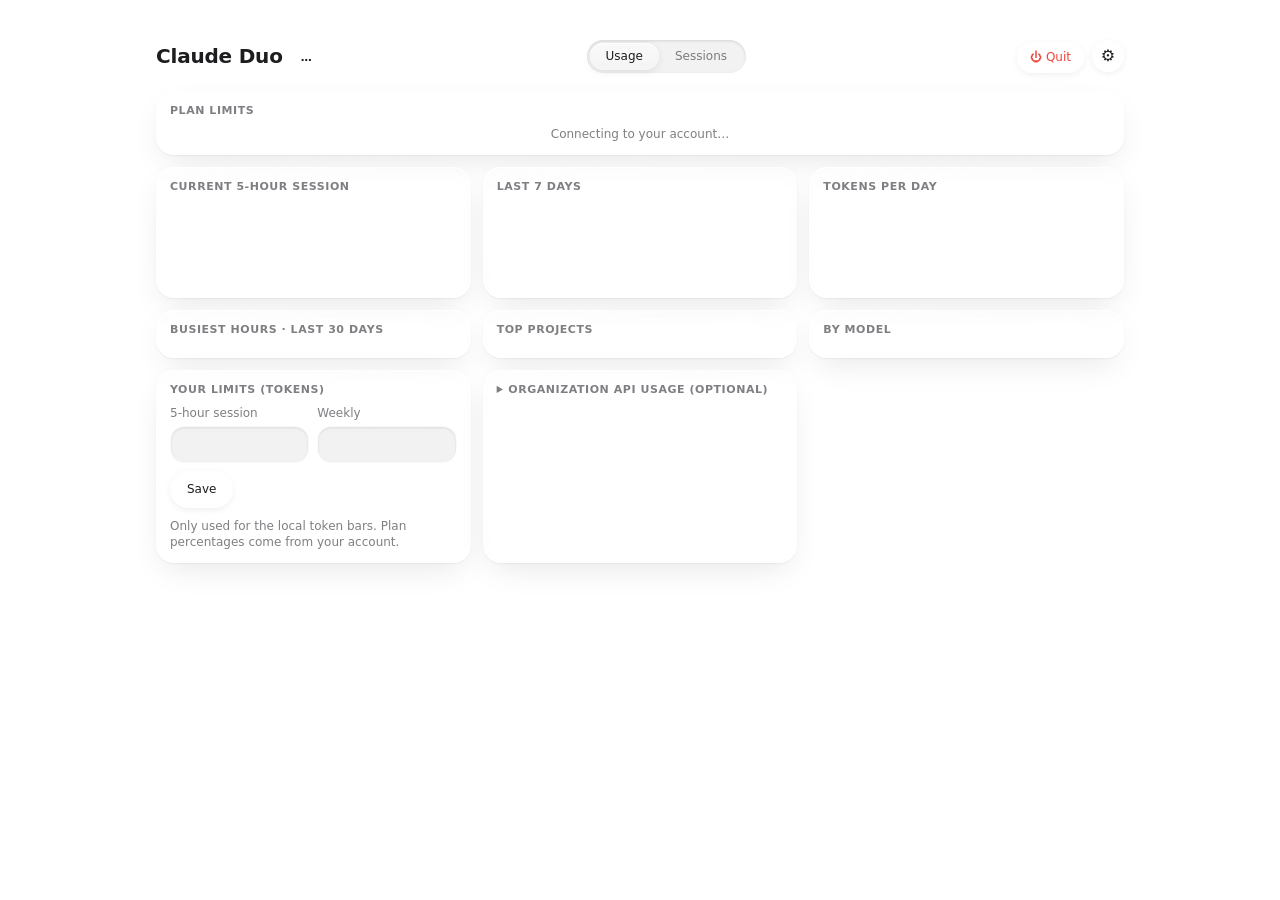
==== index.html @ 53cba301 "Claude Duo: Claude plan usage in the menu bar and a crash-proof terminal grid for Claude Code sessio" ====
<!doctype html>
<html lang="en"><head><meta charset="utf-8"><meta name="viewport" content="width=device-width,initial-scale=1"><title>Claude Duo</title>
<link rel="stylesheet" href="/glass.css">
<style>
main{max-width:1000px;margin:0 auto;padding:40px 16px 18px;font-size:12px}
header{display:flex;justify-content:space-between;align-items:center;margin-bottom:18px}
h1{font-size:20px;font-weight:600;margin:0;letter-spacing:-.01em}.pill{display:inline-block;padding:3px 10px;border-radius:999px;font-size:11px;font-weight:600;margin-left:8px;vertical-align:middle;background:var(--track)}
.grid{display:grid;grid-template-columns:repeat(auto-fit,minmax(240px,1fr));gap:12px}
.card{padding:12px 14px;border-radius:18px}.card h2{margin:0 0 8px}
.rings{display:flex;gap:14px;flex-wrap:wrap;justify-content:space-around}.rings .item{text-align:center}.rings .item .mute{margin-top:6px;font-size:12px}
.stats{display:grid;grid-template-columns:repeat(2,1fr);gap:6px;margin-top:8px}.stats b{display:block;font-size:14px}
.chart{display:flex;align-items:flex-end;gap:5px;height:80px}.chart div{flex:1;border-radius:6px 6px 2px 2px;min-height:3px;background:linear-gradient(180deg,#ff9a76,var(--accent));position:relative;box-shadow:0 0 12px rgba(217,119,87,.35)}
.chart div:hover::after{content:attr(data-t);position:absolute;bottom:100%;left:50%;transform:translateX(-50%);background:var(--ink);color:#fff;padding:2px 7px;border-radius:6px;font-size:11px;white-space:nowrap}
.days{display:flex;gap:5px;margin-top:4px;font-size:10px;color:var(--mute)}.days span{flex:1;text-align:center}
table{width:100%;border-collapse:collapse}td,th{padding:4px 2px;border-bottom:1px solid var(--track);text-align:right;font-weight:400}td:first-child,th:first-child{text-align:left}th{color:var(--mute);font-size:11px}
.f{display:flex;gap:8px;align-items:flex-end;flex-wrap:wrap}.f label{flex:1;min-width:130px;font-size:12px;color:var(--mute)}.f label input{margin-top:4px}
.err{color:var(--bad)}details summary{cursor:pointer}
</style></head><body>
<main>
<header><h1>Claude Duo<span class="pill" id="planname">…</span></h1><nav class="tabs"><a class="on" href="/">Usage</a><a href="/sessions" data-sessions>Sessions</a></nav><span><span class="mute" id="upd"></span><button class="q" style="padding:6px 12px;margin-left:6px" title="Quit Claude Duo" onclick="act('quit')">⏻ Quit</button><a class="gear" href="/settings" title="Settings" aria-label="Settings">⚙</a></span></header>
<div class="glass card" id="banner" style="display:none;margin-bottom:12px;border-color:rgba(240,160,32,.55)"><span>macOS is hiding the Claude Duo icon in your menu bar. Turn on <b>Claude Duo</b> under <b>Allow in the Menu Bar</b>.</span> <button style="padding:6px 12px;margin-left:8px" onclick="act('menubar_settings')">Open Menu Bar Settings</button></div>
<div class="grid">
  <div class="glass card" style="grid-column:1/-1"><h2 class="cap">Plan limits</h2><div class="rings" id="rings"><span class="mute">Connecting to your account…</span></div></div>
  <div class="glass card"><h2 class="cap">Current 5-hour session</h2><div id="m5"></div></div>
  <div class="glass card"><h2 class="cap">Last 7 days</h2><div id="mw"></div></div>
  <div class="glass card"><h2 class="cap">Tokens per day</h2><div class="chart" id="chart"></div><div class="days" id="days"></div></div>
  <div class="glass card"><h2 class="cap">Busiest hours · last 30 days</h2><div id="hrs"></div></div>
  <div class="glass card"><h2 class="cap">Top projects</h2><table id="projects"></table></div>
  <div class="glass card"><h2 class="cap">By model</h2><table id="models"></table></div>
  <div class="glass card"><h2 class="cap">Your limits (tokens)</h2><div class="f"><label>5-hour session<input id="l5" type="number"></label><label>Weekly<input id="lw" type="number"></label><button onclick="saveLimits()">Save</button></div><p class="mute" style="margin:10px 0 0;font-size:12px">Only used for the local token bars. Plan percentages come from your account.</p></div>
  <div class="glass card"><details><summary class="cap">Organization API usage (optional)</summary>
    <p class="mute" style="font-size:12px">Paste an Anthropic Admin API key. Kept in memory only.</p>
    <div class="f"><label>Admin key<input id="key" type="password" placeholder="sk-ant-admin..."></label><button onclick="connect()">Connect</button></div><div id="acct" style="margin-top:12px"></div></details></div>
</div></main>
<script src="/ui.js"></script>
<script>
const $=id=>document.getElementById(id);
function tokens(el,a,limit){
  const p=Math.min(100,a.counted/limit*100);
  el.innerHTML=`<div class="row" style="display:flex;justify-content:space-between;align-items:baseline"><b style="font-size:20px;font-weight:300">${p.toFixed(1)}%</b><span class="mute">${fmt(a.counted)} / ${fmt(limit)}</span></div>
  <div class="bar" style="margin:8px 0"><i style="width:${p}%;background:${col(p)};color:${col(p)}"></i></div>
  <div class="stats"><div><span class="mute">Input</span><b>${fmt(a.input)}</b></div><div><span class="mute">Output</span><b>${fmt(a.output)}</b></div><div><span class="mute">Cache write</span><b>${fmt(a.cache_write)}</b></div><div><span class="mute">Cache read</span><b>${fmt(a.cache_read)}</b></div></div>`;
}
let first=true;
async function load(){
  const s=await (await fetch('/api/summary')).json();
  tokens($('m5'),s.block,s.limits.limit_5h);tokens($('mw'),s.week,s.limits.limit_week);
  const mx=Math.max(1,...s.daily.map(d=>d.tokens));
  $('chart').innerHTML=s.daily.map(d=>`<div style="height:${d.tokens/mx*100}%" data-t="${d.day}: ${fmt(d.tokens)}"></div>`).join('');
  $('projects').innerHTML='<tr><th>Project</th><th>Tokens</th></tr>'+(s.projects.map(p=>`<tr><td>${p.project}</td><td>${fmt(p.tokens)}</td></tr>`).join('')||'<tr><td colspan=2 class="mute">No usage yet</td></tr>');
  $('hrs').innerHTML=hourChart(s.hourly,76);
  $('days').innerHTML=s.daily.map(d=>`<span>${d.day.slice(8)}</span>`).join('');
  $('models').innerHTML='<tr><th>Model</th><th>Tokens</th></tr>'+(s.models.map(m=>`<tr><td>${m.model}</td><td>${fmt(m.tokens)}</td></tr>`).join('')||'<tr><td colspan=2 class="mute">No usage yet</td></tr>');
  if(first){$('l5').value=s.limits.limit_5h;$('lw').value=s.limits.limit_week;first=false;if(s.has_admin_key)account()}
  $('upd').textContent='updated '+new Date().toLocaleTimeString();
}
async function plan(){
  const p=await (await fetch('/api/plan')).json();
  $('planname').textContent=(p.plan||'').toUpperCase()||'NOT CONNECTED';
  if(p.error){$('rings').innerHTML=`<span class="err">${p.error}</span>`;return}
  $('rings').innerHTML=p.limits.map(l=>`<div class="item"><div class="ring">${ring(l.percent,96,9,'used')}</div><div class="mute">${l.label}<br>resets ${rs(l.resets_at)}</div></div>`).join('');
}
async function saveLimits(){await fetch('/api/limits',{method:'POST',body:JSON.stringify({limit_5h:+$('l5').value,limit_week:+$('lw').value})});load()}
async function connect(){await fetch('/api/connect',{method:'POST',body:JSON.stringify({key:$('key').value})});$('key').value='';account()}
async function account(){
  const a=await (await fetch('/api/account')).json();
  $('acct').innerHTML=a.error?`<span class="err">${a.error}</span>`:'<table><tr><th>Day</th><th>Input</th><th>Output</th><th>Cache read</th></tr>'+a.days.map(d=>`<tr><td>${d.day}</td><td>${fmt(d.input)}</td><td>${fmt(d.output)}</td><td>${fmt(d.cache_read)}</td></tr>`).join('')+'</table>';
}
async function status(){try{const s=await (await fetch('/api/status')).json();$('banner').style.display=s.menubar_hidden?'block':'none'}catch(e){}}
load();plan();status();setInterval(status,10000);
fetch('/api/settings').then(r=>r.json()).then(c=>{const ms=Math.max(10,c.refresh_secs||10)*1000;setInterval(load,ms);setInterval(plan,ms)})
  .catch(()=>{setInterval(load,10000);setInterval(plan,10000)});  // the "Refresh every" setting
</script></body></html>
---- glass.css ----
/* Liquid Glass: clear panes over the native glass window, with light catching the rims and a soft sheen */
:root{--ink:#1d1d1f;--mute:rgba(60,60,67,.66);--ok:#30c06a;--warn:#f0a020;--yel:#e6c200;--bad:#f0453a;--accent:#d97757;
--gl-a:rgba(255,255,255,.34);--gl-b:rgba(255,255,255,.08);--gl-edge:rgba(255,255,255,.62);--gl-rim:rgba(255,255,255,.95);
--gl-shadow:rgba(0,0,0,.10);--gl-glow:rgba(255,255,255,.22);--track:rgba(255,255,255,.30);--well:rgba(0,0,0,.05)}
@media(prefers-color-scheme:dark){:root{--ink:#f5f5f7;--mute:rgba(235,235,245,.62);
--gl-a:rgba(255,255,255,.13);--gl-b:rgba(255,255,255,.025);--gl-edge:rgba(255,255,255,.22);--gl-rim:rgba(255,255,255,.55);
--gl-shadow:rgba(0,0,0,.34);--gl-glow:rgba(255,255,255,.07);--track:rgba(255,255,255,.10);--well:rgba(0,0,0,.18)}}
*{box-sizing:border-box}html,body{background:transparent}
body{margin:0;color:var(--ink);font:13px/1.4 -apple-system,"SF Pro Text",system-ui,sans-serif;-webkit-font-smoothing:antialiased;-webkit-user-select:none;user-select:none;cursor:default}

/* a pane of glass */
.glass{position:relative;isolation:isolate;border-radius:24px;background:linear-gradient(160deg,var(--gl-a),var(--gl-b) 60%);
box-shadow:inset 0 1px 1px rgba(255,255,255,.55),inset 0 -14px 24px -16px var(--gl-glow),0 1px 2px rgba(0,0,0,.06),0 12px 32px -8px var(--gl-shadow);
-webkit-backdrop-filter:blur(30px) saturate(2) brightness(1.04);backdrop-filter:blur(30px) saturate(2) brightness(1.04)}
.glass::before{content:"";position:absolute;inset:0;border-radius:inherit;pointer-events:none;z-index:-1;  /* sheen */
background:radial-gradient(140% 70% at 15% -10%,rgba(255,255,255,.42),transparent 52%),radial-gradient(90% 50% at 100% 110%,var(--gl-glow),transparent 60%)}
.glass::after{content:"";position:absolute;inset:0;border-radius:inherit;pointer-events:none;padding:1px;  /* light on the rim */
background:linear-gradient(135deg,var(--gl-rim),var(--gl-edge) 22%,rgba(255,255,255,.04) 48%,var(--gl-edge) 78%,var(--gl-rim));
-webkit-mask:linear-gradient(#000 0 0) content-box,linear-gradient(#000 0 0);-webkit-mask-composite:xor;mask-composite:exclude}
.glass>*{position:relative}

.cap{font-size:11px;font-weight:600;letter-spacing:.05em;text-transform:uppercase;color:var(--mute)}
.mute{color:var(--mute)}
.bar{height:8px;background:var(--well);border-radius:5px;overflow:hidden;box-shadow:inset 0 1px 2px rgba(0,0,0,.12)}
.bar i{display:block;height:100%;border-radius:5px;transition:width .5s;box-shadow:0 0 10px currentColor,inset 0 1px 0 rgba(255,255,255,.45)}
.ring{position:relative;display:grid;place-items:center}
.ring svg{transform:rotate(-90deg);overflow:visible}.ring .trk{stroke:var(--well)}.ring .val{transition:stroke-dashoffset .6s;filter:drop-shadow(0 0 6px currentColor)}
.ring .txt{position:absolute;text-align:center}.ring .txt b{font-weight:300;letter-spacing:-.02em}.ring .txt small{display:block;color:var(--mute);font-size:11px}

/* glass capsule buttons */
button{position:relative;font:inherit;color:var(--ink);border-radius:999px;padding:9px 16px;cursor:pointer;border:1px solid var(--gl-edge);
background:linear-gradient(180deg,rgba(255,255,255,.30),rgba(255,255,255,.06)) ,linear-gradient(160deg,var(--gl-a),var(--gl-b));
box-shadow:inset 0 1px 0 rgba(255,255,255,.7),inset 0 -6px 10px -8px var(--gl-glow),0 2px 8px -2px var(--gl-shadow);
-webkit-backdrop-filter:blur(16px) saturate(1.8);backdrop-filter:blur(16px) saturate(1.8);transition:transform .12s,box-shadow .2s,background .2s}
button:hover{box-shadow:inset 0 1px 0 rgba(255,255,255,.85),inset 0 -6px 12px -6px var(--gl-glow),0 4px 14px -3px var(--gl-shadow)}
button:active{transform:scale(.96)}button.q{color:var(--bad)}
input{font:inherit;color:var(--ink);padding:9px 12px;border-radius:14px;border:1px solid var(--gl-edge);background:var(--well);width:100%;
box-shadow:inset 0 1px 3px rgba(0,0,0,.10);-webkit-user-select:text;user-select:text;outline:none}
input:focus{border-color:rgba(217,119,87,.7);box-shadow:inset 0 1px 3px rgba(0,0,0,.10),0 0 0 3px rgba(217,119,87,.22)}

/* Usage | Sessions switch: a glass track with a raised glass pill */
.tabs{display:inline-flex;padding:3px;border-radius:999px;background:var(--well);box-shadow:inset 0 1px 3px rgba(0,0,0,.12),0 1px 0 rgba(255,255,255,.35)}
.tabs a{padding:5px 16px;border-radius:999px;font-size:12px;font-weight:500;color:var(--mute);text-decoration:none;transition:color .2s}
.tabs a:hover{color:var(--ink)}
.tabs a.on{color:var(--ink);background:linear-gradient(180deg,rgba(255,255,255,.55),rgba(255,255,255,.18));
box-shadow:inset 0 1px 0 rgba(255,255,255,.9),inset 0 -1px 0 rgba(255,255,255,.2),0 2px 8px -1px var(--gl-shadow)}
@media(prefers-color-scheme:dark){.tabs a.on{background:linear-gradient(180deg,rgba(255,255,255,.24),rgba(255,255,255,.08))}}
/* settings: a round glass button in the top-right corner of every tab */
.gear{display:inline-grid;place-items:center;width:32px;height:32px;margin-left:8px;border-radius:50%;font-size:16px;line-height:1;
color:var(--ink);text-decoration:none;border:1px solid var(--gl-edge);flex:none;
background:linear-gradient(180deg,rgba(255,255,255,.30),rgba(255,255,255,.06)),linear-gradient(160deg,var(--gl-a),var(--gl-b));
box-shadow:inset 0 1px 0 rgba(255,255,255,.7),0 2px 8px -2px var(--gl-shadow);transition:transform .3s,box-shadow .2s}
.gear:hover{transform:rotate(45deg);box-shadow:inset 0 1px 0 rgba(255,255,255,.85),0 4px 14px -3px var(--gl-shadow)}
.gear.on{color:var(--accent);border-color:rgba(217,119,87,.55);box-shadow:inset 0 1px 0 rgba(255,255,255,.8),0 0 0 3px rgba(217,119,87,.18)}
.cnt{display:inline-block;min-width:17px;padding:0 5px;margin-left:3px;border-radius:999px;font-size:10px;font-weight:700;line-height:16px;
text-align:center;color:var(--ink);background:var(--track);box-shadow:inset 0 1px 0 rgba(255,255,255,.5)}
.cnt.busy{color:#fff;background:var(--accent);box-shadow:0 0 8px var(--accent);animation:cntp 1.4s ease-in-out infinite}
@keyframes cntp{50%{box-shadow:0 0 2px var(--accent)}}
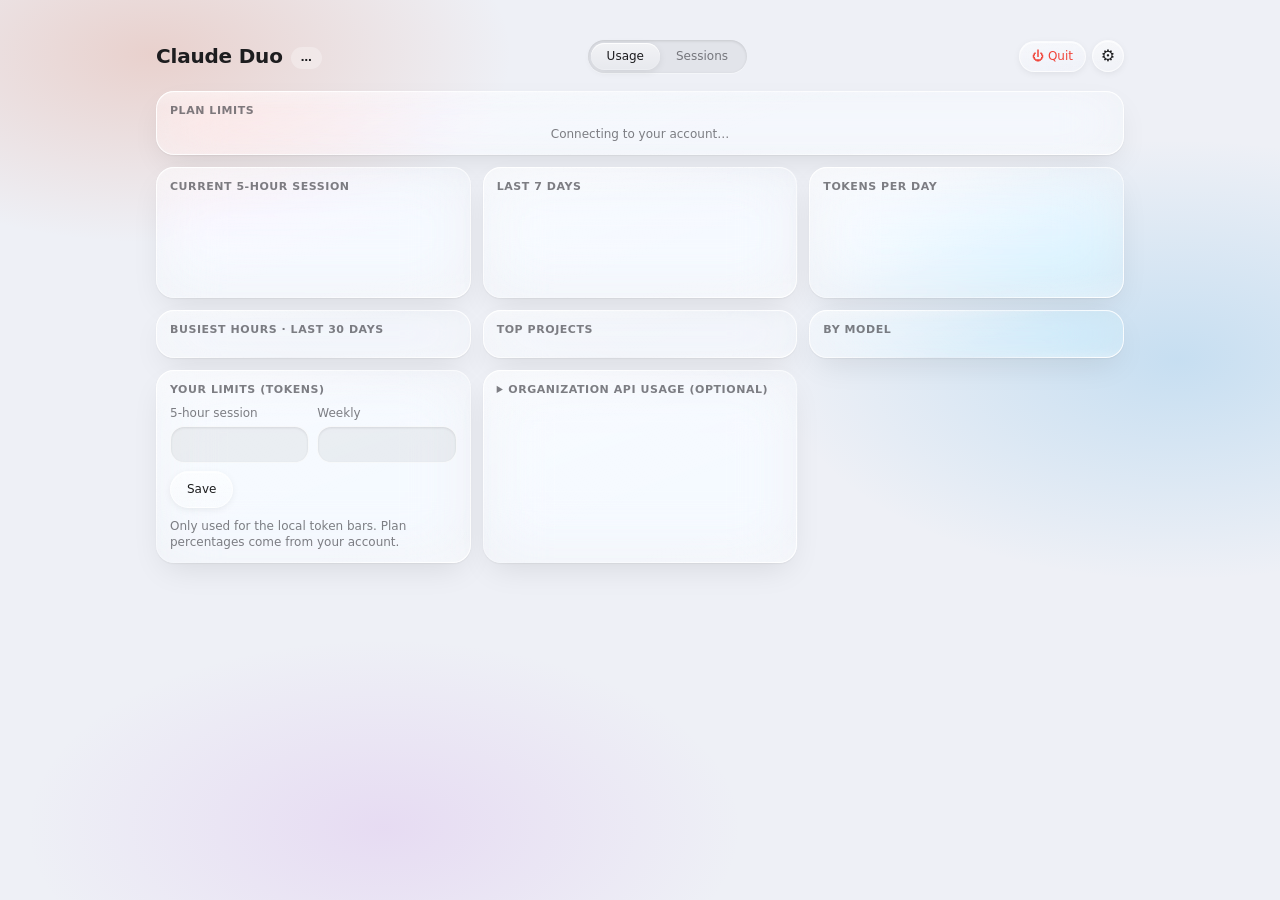
==== commit 9d56c5ef: "Mac window: fits when made narrow - a smallest window size (380 x 360), so it can't be squeezed past" ====
--- a/index.html
+++ b/index.html
@@ -3,24 +3,28 @@
 <link rel="stylesheet" href="/glass.css">
 <style>
 main{max-width:1000px;margin:0 auto;padding:40px 16px 18px;font-size:12px}
-header{display:flex;justify-content:space-between;align-items:center;margin-bottom:18px}
+/* the header wraps when the window is narrow: name + tabs first, then the time, Quit and ⚙ on the right */
+header{display:flex;align-items:center;flex-wrap:wrap;gap:10px 12px;margin-bottom:18px}
+header h1{flex:1 1 auto;white-space:nowrap}
+header .right{flex:1 1 auto;display:flex;align-items:center;justify-content:flex-end;gap:6px;white-space:nowrap}
 h1{font-size:20px;font-weight:600;margin:0;letter-spacing:-.01em}.pill{display:inline-block;padding:3px 10px;border-radius:999px;font-size:11px;font-weight:600;margin-left:8px;vertical-align:middle;background:var(--track)}
-.grid{display:grid;grid-template-columns:repeat(auto-fit,minmax(240px,1fr));gap:12px}
+.grid{display:grid;grid-template-columns:repeat(auto-fit,minmax(min(240px,100%),1fr));gap:12px}  /* one column when narrow, never wider than the window */
 .card{padding:12px 14px;border-radius:18px}.card h2{margin:0 0 8px}
 .rings{display:flex;gap:14px;flex-wrap:wrap;justify-content:space-around}.rings .item{text-align:center}.rings .item .mute{margin-top:6px;font-size:12px}
 .stats{display:grid;grid-template-columns:repeat(2,1fr);gap:6px;margin-top:8px}.stats b{display:block;font-size:14px}
 .chart{display:flex;align-items:flex-end;gap:5px;height:80px}.chart div{flex:1;border-radius:6px 6px 2px 2px;min-height:3px;background:linear-gradient(180deg,#ff9a76,var(--accent));position:relative;box-shadow:0 0 12px rgba(217,119,87,.35)}
 .chart div:hover::after{content:attr(data-t);position:absolute;bottom:100%;left:50%;transform:translateX(-50%);background:var(--ink);color:#fff;padding:2px 7px;border-radius:6px;font-size:11px;white-space:nowrap}
 .days{display:flex;gap:5px;margin-top:4px;font-size:10px;color:var(--mute)}.days span{flex:1;text-align:center}
-table{width:100%;border-collapse:collapse}td,th{padding:4px 2px;border-bottom:1px solid var(--track);text-align:right;font-weight:400}td:first-child,th:first-child{text-align:left}th{color:var(--mute);font-size:11px}
+table{width:100%;border-collapse:collapse}td:first-child{overflow-wrap:anywhere}td:last-child,th:last-child{white-space:nowrap;padding-left:10px}  /* long names wrap inside their card */
+.scroll{overflow-x:auto}td,th{padding:4px 2px;border-bottom:1px solid var(--track);text-align:right;font-weight:400}td:first-child,th:first-child{text-align:left}th{color:var(--mute);font-size:11px}
 .f{display:flex;gap:8px;align-items:flex-end;flex-wrap:wrap}.f label{flex:1;min-width:130px;font-size:12px;color:var(--mute)}.f label input{margin-top:4px}
 .err{color:var(--bad)}details summary{cursor:pointer}
 </style></head><body>
 <main>
-<header><h1>Claude Duo<span class="pill" id="planname">…</span></h1><nav class="tabs"><a class="on" href="/">Usage</a><a href="/sessions" data-sessions>Sessions</a></nav><span><span class="mute" id="upd"></span><button class="q" style="padding:6px 12px;margin-left:6px" title="Quit Claude Duo" onclick="act('quit')">⏻ Quit</button><a class="gear" href="/settings" title="Settings" aria-label="Settings">⚙</a></span></header>
+<header><h1>Claude Duo<span class="pill" id="planname">…</span></h1><nav class="tabs"><a class="on" href="/">Usage</a><a href="/sessions" data-sessions>Sessions</a></nav><span class="right"><span class="mute" id="upd"></span><button class="q" style="padding:6px 12px" title="Quit Claude Duo" onclick="act('quit')">⏻ Quit</button><a class="gear" style="margin-left:0" href="/settings" title="Settings" aria-label="Settings">⚙</a></span></header>
 <div class="glass card" id="banner" style="display:none;margin-bottom:12px;border-color:rgba(240,160,32,.55)"><span>macOS is hiding the Claude Duo icon in your menu bar. Turn on <b>Claude Duo</b> under <b>Allow in the Menu Bar</b>.</span> <button style="padding:6px 12px;margin-left:8px" onclick="act('menubar_settings')">Open Menu Bar Settings</button></div>
 <div class="grid">
-  <div class="glass card" style="grid-column:1/-1"><h2 class="cap">Plan limits</h2><div class="rings" id="rings"><span class="mute">Connecting to your account…</span></div></div>
+  <div class="glass card" style="grid-column:1/-1"><h2 class="cap">Plan limits <span id="fresh" style="text-transform:none;letter-spacing:0;font-weight:400;margin-left:6px"></span></h2><div class="rings" id="rings"><span class="mute">Connecting to your account…</span></div></div>
   <div class="glass card"><h2 class="cap">Current 5-hour session</h2><div id="m5"></div></div>
   <div class="glass card"><h2 class="cap">Last 7 days</h2><div id="mw"></div></div>
   <div class="glass card"><h2 class="cap">Tokens per day</h2><div class="chart" id="chart"></div><div class="days" id="days"></div></div>
@@ -30,11 +34,13 @@
   <div class="glass card"><h2 class="cap">Your limits (tokens)</h2><div class="f"><label>5-hour session<input id="l5" type="number"></label><label>Weekly<input id="lw" type="number"></label><button onclick="saveLimits()">Save</button></div><p class="mute" style="margin:10px 0 0;font-size:12px">Only used for the local token bars. Plan percentages come from your account.</p></div>
   <div class="glass card"><details><summary class="cap">Organization API usage (optional)</summary>
     <p class="mute" style="font-size:12px">Paste an Anthropic Admin API key. Kept in memory only.</p>
-    <div class="f"><label>Admin key<input id="key" type="password" placeholder="sk-ant-admin..."></label><button onclick="connect()">Connect</button></div><div id="acct" style="margin-top:12px"></div></details></div>
+    <div class="f"><label>Admin key<input id="key" type="password" placeholder="sk-ant-admin..."></label><button onclick="connect()">Connect</button></div><div id="acct" class="scroll" style="margin-top:12px"></div></details></div>
 </div></main>
 <script src="/ui.js"></script>
 <script>
 const $=id=>document.getElementById(id);
+const esc=s=>String(s??'').replace(/[&<>"']/g,c=>({'&':'&amp;','<':'&lt;','>':'&gt;','"':'&quot;',"'":'&#39;'}[c]));
+const path=p=>esc(p).replace(/\//g,'/<wbr>');  // a long folder path can break after each /
 function tokens(el,a,limit){
   const p=Math.min(100,a.counted/limit*100);
   el.innerHTML=`<div class="row" style="display:flex;justify-content:space-between;align-items:baseline"><b style="font-size:20px;font-weight:300">${p.toFixed(1)}%</b><span class="mute">${fmt(a.counted)} / ${fmt(limit)}</span></div>
@@ -47,24 +53,25 @@
   tokens($('m5'),s.block,s.limits.limit_5h);tokens($('mw'),s.week,s.limits.limit_week);
   const mx=Math.max(1,...s.daily.map(d=>d.tokens));
   $('chart').innerHTML=s.daily.map(d=>`<div style="height:${d.tokens/mx*100}%" data-t="${d.day}: ${fmt(d.tokens)}"></div>`).join('');
-  $('projects').innerHTML='<tr><th>Project</th><th>Tokens</th></tr>'+(s.projects.map(p=>`<tr><td>${p.project}</td><td>${fmt(p.tokens)}</td></tr>`).join('')||'<tr><td colspan=2 class="mute">No usage yet</td></tr>');
+  $('projects').innerHTML='<tr><th>Project</th><th>Tokens</th></tr>'+(s.projects.map(p=>`<tr><td title="${esc(p.project)}">${path(p.project)}</td><td>${fmt(p.tokens)}</td></tr>`).join('')||'<tr><td colspan=2 class="mute">No usage yet</td></tr>');
   $('hrs').innerHTML=hourChart(s.hourly,76);
   $('days').innerHTML=s.daily.map(d=>`<span>${d.day.slice(8)}</span>`).join('');
-  $('models').innerHTML='<tr><th>Model</th><th>Tokens</th></tr>'+(s.models.map(m=>`<tr><td>${m.model}</td><td>${fmt(m.tokens)}</td></tr>`).join('')||'<tr><td colspan=2 class="mute">No usage yet</td></tr>');
+  $('models').innerHTML='<tr><th>Model</th><th>Tokens</th></tr>'+(s.models.map(m=>`<tr><td>${esc(m.model)}</td><td>${fmt(m.tokens)}</td></tr>`).join('')||'<tr><td colspan=2 class="mute">No usage yet</td></tr>');
   if(first){$('l5').value=s.limits.limit_5h;$('lw').value=s.limits.limit_week;first=false;if(s.has_admin_key)account()}
   $('upd').textContent='updated '+new Date().toLocaleTimeString();
 }
 async function plan(){
   const p=await (await fetch('/api/plan')).json();
   $('planname').textContent=(p.plan||'').toUpperCase()||'NOT CONNECTED';
-  if(p.error){$('rings').innerHTML=`<span class="err">${p.error}</span>`;return}
-  $('rings').innerHTML=p.limits.map(l=>`<div class="item"><div class="ring">${ring(l.percent,96,9,'used')}</div><div class="mute">${l.label}<br>resets ${rs(l.resets_at)}</div></div>`).join('');
+  if(p.error){$('rings').innerHTML=`<span class="err">${esc(p.error)}</span>`;return}
+  $('fresh').innerHTML=freshness(p);
+  $('rings').innerHTML=p.limits.map(l=>`<div class="item"><div class="ring">${ring(l.percent,96,9,'used')}</div><div class="mute">${l.label}<br>${l.resets_at?'resets '+rs(l.resets_at):'starts when you next use Claude'}</div></div>`).join('');
 }
 async function saveLimits(){await fetch('/api/limits',{method:'POST',body:JSON.stringify({limit_5h:+$('l5').value,limit_week:+$('lw').value})});load()}
 async function connect(){await fetch('/api/connect',{method:'POST',body:JSON.stringify({key:$('key').value})});$('key').value='';account()}
 async function account(){
   const a=await (await fetch('/api/account')).json();
-  $('acct').innerHTML=a.error?`<span class="err">${a.error}</span>`:'<table><tr><th>Day</th><th>Input</th><th>Output</th><th>Cache read</th></tr>'+a.days.map(d=>`<tr><td>${d.day}</td><td>${fmt(d.input)}</td><td>${fmt(d.output)}</td><td>${fmt(d.cache_read)}</td></tr>`).join('')+'</table>';
+  $('acct').innerHTML=a.error?`<span class="err">${esc(a.error)}</span>`:'<table><tr><th>Day</th><th>Input</th><th>Output</th><th>Cache read</th></tr>'+a.days.map(d=>`<tr><td>${d.day}</td><td>${fmt(d.input)}</td><td>${fmt(d.output)}</td><td>${fmt(d.cache_read)}</td></tr>`).join('')+'</table>';
 }
 async function status(){try{const s=await (await fetch('/api/status')).json();$('banner').style.display=s.menubar_hidden?'block':'none'}catch(e){}}
 load();plan();status();setInterval(status,10000);
--- a/glass.css
+++ b/glass.css
@@ -2,10 +2,14 @@
 :root{--ink:#1d1d1f;--mute:rgba(60,60,67,.66);--ok:#30c06a;--warn:#f0a020;--yel:#e6c200;--bad:#f0453a;--accent:#d97757;
 --gl-a:rgba(255,255,255,.34);--gl-b:rgba(255,255,255,.08);--gl-edge:rgba(255,255,255,.62);--gl-rim:rgba(255,255,255,.95);
 --gl-shadow:rgba(0,0,0,.10);--gl-glow:rgba(255,255,255,.22);--track:rgba(255,255,255,.30);--well:rgba(0,0,0,.05)}
-@media(prefers-color-scheme:dark){:root{--ink:#f5f5f7;--mute:rgba(235,235,245,.62);
+/* dark: when the Mac is dark (unless Settings → Appearance says Light), or when it says Dark */
+@media(prefers-color-scheme:dark){:root:not([data-theme=light]){--ink:#f5f5f7;--mute:rgba(235,235,245,.62);
 --gl-a:rgba(255,255,255,.13);--gl-b:rgba(255,255,255,.025);--gl-edge:rgba(255,255,255,.22);--gl-rim:rgba(255,255,255,.55);
 --gl-shadow:rgba(0,0,0,.34);--gl-glow:rgba(255,255,255,.07);--track:rgba(255,255,255,.10);--well:rgba(0,0,0,.18)}}
-*{box-sizing:border-box}html,body{background:transparent}
+:root[data-theme=dark]{--ink:#f5f5f7;--mute:rgba(235,235,245,.62);
+--gl-a:rgba(255,255,255,.13);--gl-b:rgba(255,255,255,.025);--gl-edge:rgba(255,255,255,.22);--gl-rim:rgba(255,255,255,.55);
+--gl-shadow:rgba(0,0,0,.34);--gl-glow:rgba(255,255,255,.07);--track:rgba(255,255,255,.10);--well:rgba(0,0,0,.18)}
+*{box-sizing:border-box}[hidden]{display:none!important}html,body{background:transparent}
 body{margin:0;color:var(--ink);font:13px/1.4 -apple-system,"SF Pro Text",system-ui,sans-serif;-webkit-font-smoothing:antialiased;-webkit-user-select:none;user-select:none;cursor:default}
 
 /* a pane of glass */
@@ -44,7 +48,8 @@
 .tabs a:hover{color:var(--ink)}
 .tabs a.on{color:var(--ink);background:linear-gradient(180deg,rgba(255,255,255,.55),rgba(255,255,255,.18));
 box-shadow:inset 0 1px 0 rgba(255,255,255,.9),inset 0 -1px 0 rgba(255,255,255,.2),0 2px 8px -1px var(--gl-shadow)}
-@media(prefers-color-scheme:dark){.tabs a.on{background:linear-gradient(180deg,rgba(255,255,255,.24),rgba(255,255,255,.08))}}
+@media(prefers-color-scheme:dark){:root:not([data-theme=light]) .tabs a.on{background:linear-gradient(180deg,rgba(255,255,255,.24),rgba(255,255,255,.08))}}
+:root[data-theme=dark] .tabs a.on{background:linear-gradient(180deg,rgba(255,255,255,.24),rgba(255,255,255,.08))}
 /* settings: a round glass button in the top-right corner of every tab */
 .gear{display:inline-grid;place-items:center;width:32px;height:32px;margin-left:8px;border-radius:50%;font-size:16px;line-height:1;
 color:var(--ink);text-decoration:none;border:1px solid var(--gl-edge);flex:none;
@@ -56,3 +61,13 @@
 text-align:center;color:var(--ink);background:var(--track);box-shadow:inset 0 1px 0 rgba(255,255,255,.5)}
 .cnt.busy{color:#fff;background:var(--accent);box-shadow:0 0 8px var(--accent);animation:cntp 1.4s ease-in-out infinite}
 @keyframes cntp{50%{box-shadow:0 0 2px var(--accent)}}
+/* outside the Mac app (Windows, a browser) there's no glass window behind the page: paint a soft backdrop */
+html.solid{background:radial-gradient(40% 30% at 12% 6%,rgba(217,119,87,.26),transparent 70%) fixed,
+radial-gradient(45% 35% at 92% 40%,rgba(58,160,224,.22),transparent 70%) fixed,
+radial-gradient(40% 30% at 30% 92%,rgba(192,112,224,.16),transparent 70%) fixed,#eef0f6;min-height:100%}
+@media(prefers-color-scheme:dark){html.solid:not([data-theme=light]){background:radial-gradient(40% 30% at 12% 6%,rgba(217,119,87,.26),transparent 70%) fixed,
+radial-gradient(45% 35% at 92% 40%,rgba(58,160,224,.18),transparent 70%) fixed,
+radial-gradient(40% 30% at 30% 92%,rgba(192,112,224,.14),transparent 70%) fixed,#16161a}}
+html.solid[data-theme=dark]{background:radial-gradient(40% 30% at 12% 6%,rgba(217,119,87,.26),transparent 70%) fixed,
+radial-gradient(45% 35% at 92% 40%,rgba(58,160,224,.18),transparent 70%) fixed,
+radial-gradient(40% 30% at 30% 92%,rgba(192,112,224,.14),transparent 70%) fixed,#16161a}
